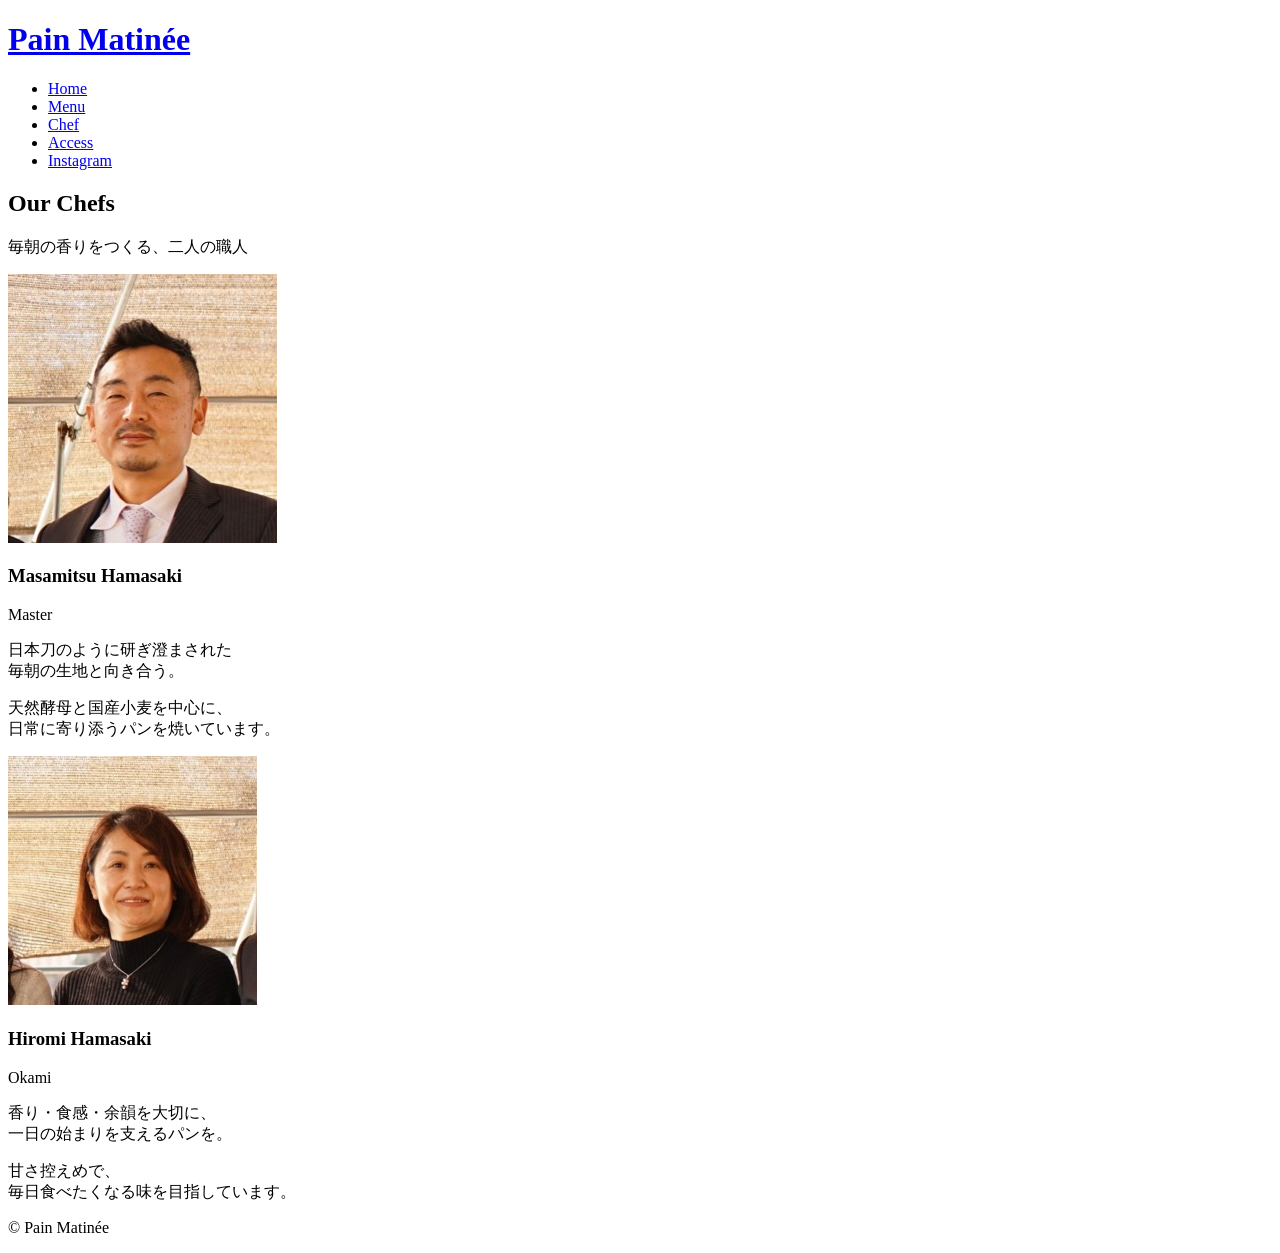
==== chef.html @ 9c80b345 "Fix nested folder structure" ====
<!DOCTYPE html>
<html lang="ja">
<head>
    <meta charset="UTF-8">
    <meta name="viewport" content="width=device-width, initial-scale=1.0">
    <title>Chef | Pain Matinée</title>

    <link rel="stylesheet" href="css/style.css">
    <link href="https://fonts.googleapis.com/css2?family=Zen+Old+Mincho&display=swap" rel="stylesheet">
</head>

<body class="sub-page">

<!-- ヘッダー（indexと共通） -->
<!-- ヘッダー -->
<header class="header on-media" id="header">
    <h1 class="logo">
        <a href="index.html">Pain Matinée</a>
    </h1>

    <div class="hamburger" id="hamburger">
        <span></span><span></span><span></span>
    </div>

    <nav id="nav">
        <ul>
            <li><a href="index.html">Home</a></li>
            <li><a href="index.html#bread">Menu</a></li>
            <li><a href="chef.html">Chef</a></li>
            <li><a href="access.html">Access</a></li>
            <li>
                <a href="https://www.instagram.com/pain_matinee?utm_source=ig_web_button_share_sheet&igsh=ZDNlZDc0MzIxNw=="
                    target="_blank"
                    rel="noopener noreferrer">
                    Instagram
                </a>
            </li>
        </ul>
    </nav>
</header>

<div id="overlay" class="overlay"></div>

<!-- ページタイトル -->
<section class="section chef-hero fadein">
    <h2>Our Chefs</h2>
    <p>毎朝の香りをつくる、二人の職人</p>
</section>

<!-- シェフ1 -->
<section class="section chef fadein">
    <div class="chef-inner">
        <div class="chef-image">
            <img src="img/father.jpg" alt="シェフ1">
        </div>
        <div class="chef-text">
            <h3>Masamitsu Hamasaki</h3>
            <p class="chef-role">Master</p>
            <p>
                日本刀のように研ぎ澄まされた<br>
                毎朝の生地と向き合う。
            </p>
            <p>
                天然酵母と国産小麦を中心に、<br>
                日常に寄り添うパンを焼いています。
            </p>
        </div>
    </div>
</section>

<!-- シェフ2（左右反転） -->
<section class="section chef reverse fadein">
    <div class="chef-inner">
        <div class="chef-image">
            <img src="img/mather.jpg" alt="シェフ2">
        </div>
        <div class="chef-text">
            <h3>Hiromi Hamasaki</h3>
            <p class="chef-role">Okami</p>
            <p>
                香り・食感・余韻を大切に、<br>
                一日の始まりを支えるパンを。
            </p>
            <p>
                甘さ控えめで、<br>
                毎日食べたくなる味を目指しています。
            </p>
        </div>
    </div>
</section>

<footer>
    <p>© Pain Matinée</p>
</footer>

<!-- JS（既存流用） -->
<script src="js/effects.js"></script>
<script src="js/menu.js"></script>

</body>
</html>
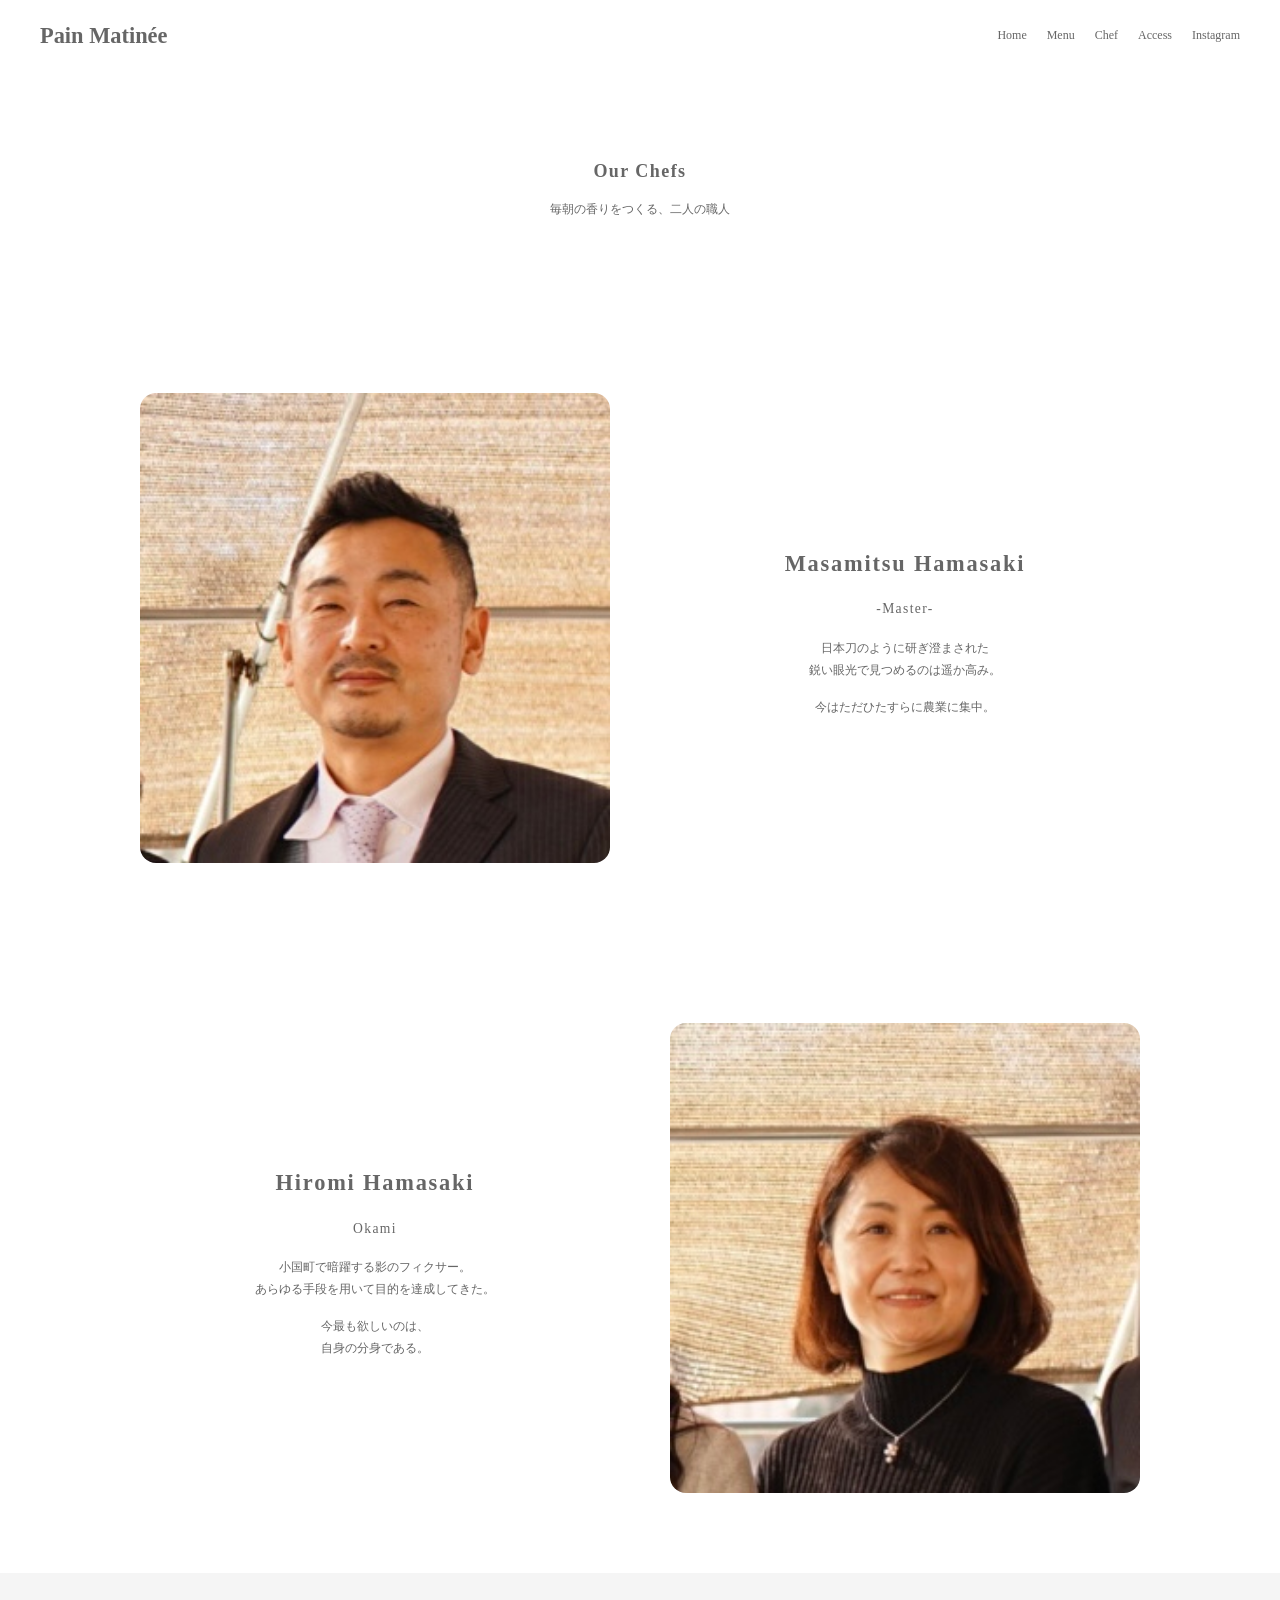
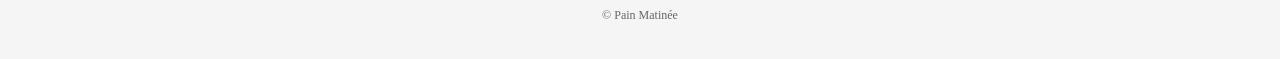
==== commit 6011e3b2: "chef" ====
--- a/chef.html
+++ b/chef.html
@@ -55,14 +55,14 @@
         </div>
         <div class="chef-text">
             <h3>Masamitsu Hamasaki</h3>
-            <p class="chef-role">Master</p>
+            <p class="chef-role">-Master-</p>
             <p>
                 日本刀のように研ぎ澄まされた<br>
-                毎朝の生地と向き合う。
+                鋭い眼光で見つめるのは遥か高み。
             </p>
             <p>
-                天然酵母と国産小麦を中心に、<br>
-                日常に寄り添うパンを焼いています。
+                今はただひたすらに農業に集中。<br>
+                
             </p>
         </div>
     </div>
@@ -78,12 +78,12 @@
             <h3>Hiromi Hamasaki</h3>
             <p class="chef-role">Okami</p>
             <p>
-                香り・食感・余韻を大切に、<br>
-                一日の始まりを支えるパンを。
+                小国町で暗躍する影のフィクサー。<br>
+                あらゆる手段を用いて目的を達成してきた。
             </p>
             <p>
-                甘さ控えめで、<br>
-                毎日食べたくなる味を目指しています。
+                今最も欲しいのは、<br>
+                自身の分身である。
             </p>
         </div>
     </div>
--- a/css/style.css
+++ b/css/style.css
@@ -0,0 +1,730 @@
+/* =========================
+カラーテーマ（モダン・白基調）
+   ========================= */
+:root {
+    --bg-main: #ffffff;
+    --bg-sub: #f5f5f5;
+    --bg-soft: #eeeeee;
+
+    --text-main:#666666;
+    --text-sub: #666666;
+    --white: #ffffff;
+
+    --border-light: #dddddd;
+}
+
+/* =========================
+box-sizing（必須）
+   ========================= */
+*,
+*::before,
+*::after {
+    box-sizing: border-box;
+}
+
+/* =========================
+ベース
+   ========================= */
+body {
+    margin: 0;
+    font-family: "Zen Old Mincho", serif;
+    color: var(--text-main);
+    background: var(--bg-main);
+    font-size: 12px;
+    line-height: 1.8;
+}
+
+a {
+    text-decoration: none;
+    color: inherit;
+}
+
+/* =========================
+画像レスポンシブ
+   ========================= */
+img {
+    max-width: 100%;
+    height: auto;
+    display: block;
+}
+
+/* =========================
+文字色制御（重要）
+   ========================= */
+
+/* 画像・動画の上は白文字 */
+.on-media {
+    color: #ffffff;
+}
+
+.on-media .text-on-image,
+.on-media .text-on-image * {
+    color: #ffffff;
+}
+
+/* =========================
+画像上テキスト専用（再利用用）
+   ========================= */
+.text-on-image,
+.text-on-image * {
+    color: #ffffff;
+}
+
+/* 黒背景用 */
+.text-on-dark,
+.text-on-dark * {
+    color: #ffffff;
+}
+
+/* =========================
+動画背景
+   ========================= */
+.video-bg {
+    position: relative;
+    width: 100%;
+    height: min(100vh, 56.25vw);
+    overflow: hidden;
+    background: var(--bg-soft);
+}
+
+.video-bg video {
+    position: absolute;
+    inset: 0;
+    width: 100%;
+    height: 100%;
+    object-fit: cover;
+}
+
+.video-bg::after {
+    content: "";
+    position: absolute;
+    inset: 0;
+    background: rgba(0, 0, 0, 0.2);
+    z-index: 1;
+    pointer-events: none;
+}
+
+/* =========================
+ヒーロー
+   ========================= */
+.hero {
+    position: relative;
+    z-index: 2;
+    text-align: center;
+    margin-top: 30vh;
+}
+
+/* =========================
+ヘッダー
+   ========================= */
+.header {
+    position: fixed;
+    top: 0;
+    width: 100%;
+    height: 72px;               /* ← 高さを明示 */
+    padding: 0 40px;            /* 上下paddingは使わない */
+    display: flex;
+    justify-content: space-between;
+    align-items: center;        /* ← 縦中央揃えの核 */
+    z-index: 1010;
+}
+
+.header .logo {
+    margin: 0;                 /* ← h1のデフォ余白を消す */
+    font-size: 1.4rem;
+    line-height: 1;             /* ← 高さブレ防止 */
+    display: flex;
+    align-items: center;
+}
+
+/* ヘッダーロゴリンク */
+.header .logo a {
+    color: inherit;
+    text-decoration: none;
+    display: inline-flex;
+    align-items: center;
+}
+
+/* ホバー時（任意） */
+.header .logo a:hover {
+    opacity: 0.8;
+}
+
+.header nav ul {
+    margin: 0;
+    padding: 0;
+    display: flex;
+    align-items: center;        /* ← nav内も中央揃え */
+    list-style: none;
+    gap: 20px;
+}
+
+.header nav a {
+    display: flex;
+    align-items: center;
+    height: 72px;               /* ← ヘッダーと同じ高さ */
+}
+
+.header ul {
+    display: flex;
+    list-style: none;
+    gap: 20px;
+}
+
+/* =========================
+サブページ用ヘッダー文字色
+========================= */
+
+.sub-page .header {
+    color: var(--text-main); /* グレー */
+}
+
+.sub-page .header a {
+    color: var(--text-main);
+}
+
+/* ハンバーガーの線もグレーに */
+.sub-page .hamburger span {
+    background: var(--text-main);
+}
+
+
+/* =========================
+ヘッダー：スクロール後
+========================= */
+.header.scrolled {
+    background: rgba(255, 255, 255, 0.75);
+    backdrop-filter: blur(10px);
+    border-bottom: 1px solid var(--border-light);
+    transition: background 0.3s ease;
+    color: var(--text-main); /* グレー */
+}
+
+/* =========================
+ヘッダー：縮小状態
+========================= */
+.header.is-small {
+    height: 56px;            /* 72px → 56px */
+}
+
+/* ロゴも少し縮める */
+.header.is-small .logo {
+    font-size: 1.2rem;
+}
+
+/* navリンクの高さも合わせる */
+.header.is-small nav a {
+    height: 56px;
+}
+/* =========================
+ヘッダー：スクロール後の文字色
+========================= */
+
+/* ロゴ */
+.header.scrolled .logo {
+    color: var(--text-main);
+}
+
+/* ナビリンク */
+.header.scrolled nav a {
+    color: var(--text-main);
+}
+
+/* ハンバーガーの線 */
+.header.scrolled .hamburger span {
+    background: var(--text-main);
+}
+
+
+
+/* =========================
+ガラスボタン（白系）
+   ========================= */
+.btn {
+    padding: 14px 34px;
+    border-radius: 999px;
+    background: rgba(255, 255, 255, 0.7);
+    backdrop-filter: blur(12px);
+    border: 1px solid var(--border-light);
+    color: var(--text-main);
+    font-weight: 600;
+    box-shadow: 0 6px 16px rgba(0, 0, 0, 0.08);
+    transition: 0.2s ease;
+}
+
+.btn:hover {
+    background: rgba(255, 255, 255, 0.9);
+}
+
+/* =========================
+セクション
+   ========================= */
+.section {
+    padding: 80px 20px;
+    text-align: center;
+    background: var(--bg-sub);
+}
+
+/* =========================
+メニューグリッド
+   ========================= */
+.menu-grid {
+    display: grid;
+    grid-template-columns: repeat(auto-fit, minmax(220px, 1fr));
+    gap: 30px;
+    margin-top: 40px;
+}
+
+.item img {
+    border-radius: 14px;
+}
+
+/* =========================
+フッター
+   ========================= */
+footer {
+    background: var(--bg-sub);
+    padding: 20px;
+    text-align: center;
+    color: var(--text-sub);
+}
+
+/* =========================
+ハンバーガー
+   ========================= */
+
+.hamburger {
+    position: static;           /* ← fixed をやめる */
+    width: 44px;
+    height: 44px;
+    border-radius: 50%;
+    background: rgba(255, 255, 255, 0.8);
+    border: 1px solid var(--border-light);
+
+    display: none;              /* PCでは非表示 */
+    flex-direction: column;
+    justify-content: center;
+    align-items: center;
+}
+
+
+.hamburger span {
+    width: 18px;
+    height: 2px;
+    background: var(--text-main);
+    margin: 3px 0;
+}
+
+
+
+/* =========================
+背景オーバーレイ
+   ========================= */
+.overlay {
+    position: fixed;
+    inset: 0;
+    background: rgba(0, 0, 0, 0.35);
+    opacity: 0;
+    visibility: hidden;
+    transition: 0.3s;
+    z-index: 1000;
+}
+
+.overlay::before {
+    content: "";
+    position: fixed;
+    inset: 0;
+    backdrop-filter: blur(6px);
+    pointer-events: none;
+}
+
+.overlay.active {
+    opacity: 1;
+    visibility: visible;
+}
+
+/* ========================
+コンセプト
+   ========================= */
+.concept {
+    padding: 0;
+    background: var(--bg-main);
+}
+
+.concept-image {
+    position: relative;
+}
+
+.concept-image img {
+    width: 100%;
+    height: auto;
+    object-fit: cover;
+}
+
+/* テキストを画像中央に */
+.concept-text {
+    position: absolute;
+    inset: 0;
+
+    display: flex;
+    flex-direction: column;
+    justify-content: center;
+    align-items: center;
+
+    text-align: center;
+    padding: 24px;
+    background: rgba(0, 0, 0, 0.25);
+}
+
+.concept-text h2 {
+    margin-bottom: 12px;
+}
+
+
+
+/* =========================
+フェードイン
+   ========================= */
+.fadein {
+    opacity: 0;
+    transform: translateY(40px);
+    transition: opacity 1s ease, transform 1s ease;
+}
+
+.fadein.show {
+    opacity: 1;
+    transform: translateY(0);
+}
+
+/* =========================
+Instagram
+   ========================= */
+.instagram {
+    background: var(--bg-main);
+}
+
+.instagram h2 {
+    margin-bottom: 32px;
+}
+
+.instagram.section {
+    padding: 80px 20px;
+}
+
+
+.lightwidget-widget {
+    width: 100%;
+    border: none;
+    overflow: hidden;
+    min-height: 600px; /* PC：9枚 */
+}
+
+.lightwidget-widget img {
+    transition: opacity 0.3s ease;
+}
+
+.lightwidget-widget img:hover {
+    opacity: 0.75;
+}
+
+/* =========================
+Info
+   ========================= */
+.access-info {
+    display: flex;
+    flex-direction: column;
+    gap: 32px;
+}
+
+/* Google Map 表示 */
+.access-map iframe {
+    width: 600px;      /* PC 固定サイズ */
+    height: 450px;
+    border: 0;
+    margin: 0 auto;    /* 中央寄せ */
+    max-width: 100%;   /* スマホ時は縮む */
+}
+
+/* Google Map 開くボタン */
+.map-btn {
+    display: inline-block;
+    margin-top: 12px;
+    padding: 12px 24px;
+    background: var(--text-main);
+    color: #fff;
+    border-radius: 999px;
+    text-align: center;
+    font-weight: bold;
+}
+
+.parking-link {
+    color: var(--text-main);
+    text-decoration: underline;
+    font-weight: 600;
+}
+
+.parking-link:hover {
+    opacity: 0.7;
+}
+
+.map-btn {
+    display: inline-flex;          /* 中央揃えしやすい */
+    align-items: center;
+    justify-content: center;
+
+    width: fit-content;            /* 中身サイズ */
+    max-width: 100%;
+    padding: 12px 24px;
+
+    border-radius: 999px;
+    background: var(--text-main);
+    color: #fff;
+    font-weight: 600;
+    text-align: center;
+}
+
+.map-btn:hover {
+    background: #333;
+    color: #fff;
+}
+
+/* =========================
+ロゴセクション
+   ========================= */
+.logo-sec {
+    background: var(--bg-main);
+    padding: 100px 20px;
+}
+
+.logo-wrap {
+    max-width: 600px;
+    margin: 0 auto;
+    text-align: center;
+}
+
+/* ロゴ画像 */
+.logo-wrap img {
+    width: 200px;          /* ロゴの存在感 */
+    max-width: 60vw;       /* スマホでも大きすぎない */
+    margin: 0 auto 24px;
+}
+
+/* 店名 */
+.shop-name {
+    font-family: "Zen Old Mincho", "Noto Serif JP", serif;
+    letter-spacing: 0.08em;
+    margin-bottom: 12px;
+    color: var(--text-main);
+}
+
+/* サブコピー */
+.shop-tagline {
+    color: var(--text-sub);
+    letter-spacing: 0.05em;
+}
+
+/* =========================
+Our bread
+   ========================= */
+.our-bread p {
+    margin-bottom: 56px; /* ← 好みで 32〜56px くらい */
+}
+   /* 3x3 グリッド */
+.bread-grid {
+    display: grid;
+    grid-template-columns: repeat(3, 1fr);
+    gap: 6px;
+    margin-top: 32px;
+}
+
+/* 1枚 */
+.bread-item {
+    position: relative;
+    overflow: hidden;
+    aspect-ratio: 1 / 1;
+}
+
+/* 画像 */
+.bread-item img {
+    width: 100%;
+    height: 100%;
+    object-fit: cover;
+    transition: transform 0.6s ease;
+}
+
+/* ホバーで少しズーム */
+.bread-item:hover img {
+    transform: scale(1.08);
+}
+
+/* オーバーレイ（初期状態：下＋透明） */
+.bread-overlay {
+    position: absolute;
+    inset: 0;
+
+    display: flex;
+    align-items: center;
+    justify-content: center;
+
+    background: rgba(0, 0, 0, 0.45);
+    color: #fff;
+    font-weight: 500;
+    letter-spacing: 0.08em;
+    font-size: 0.85rem;
+
+    opacity: 0;
+    transform: translateY(20px);
+    transition: opacity 0.4s ease, transform 0.4s ease;
+}
+
+/* hover時：ふわっと上へ */
+.bread-item:hover .bread-overlay {
+    opacity: 1;
+    transform: translateY(0);
+}
+
+/* =========================
+Chef Page
+========================= */
+
+.chef-hero {
+    background: var(--bg-main);
+    padding: 140px 20px 80px;
+    text-align: center;
+}
+
+.chef-hero h2 {
+    letter-spacing: 0.08em;
+    margin-bottom: 12px;
+}
+
+.chef-hero p {
+    color: var(--text-sub);
+}
+
+/* シェフ共通 */
+.chef {
+    background: var(--bg-main);
+}
+
+.chef-inner {
+    max-width: 1000px;
+    margin: 0 auto;
+    display: grid;
+    grid-template-columns: 1fr 1fr;
+    gap: 60px;
+    align-items: center;
+}
+
+/* 画像 */
+.chef-image img {
+    width: 100%;
+    border-radius: 16px;
+}
+
+/* テキスト */
+.chef-text h3 {
+    font-size: 1.4rem;
+    letter-spacing: 0.08em;
+    margin-bottom: 6px;
+}
+
+.chef-role {
+    font-size: 0.85rem;
+    letter-spacing: 0.1em;
+    margin-bottom: 24px;
+    color: var(--text-sub);
+}
+
+.chef-text p {
+    margin-bottom: 16px;
+}
+
+/* 左右反転 */
+.chef.reverse .chef-inner {
+    direction: rtl;
+}
+
+.chef.reverse .chef-text {
+    direction: ltr;
+}
+
+
+
+/* =========================
+スマホナビ
+   ========================= */
+@media (max-width: 768px) {
+
+    .hamburger {
+        display: flex;
+    }
+    /* 動画をスマホでは画面いっぱい縦に */
+    .video-bg {
+        height: 100vh;
+    }
+
+    nav {
+        position: fixed;
+        top: 0;
+        right: 0;
+        width: 75%;
+        height: 100vh;
+        background: #ffffff;
+        padding-top: 80px;
+        transform: translateX(100%);
+        transition: 0.3s;
+        z-index: 1015;
+        border-left: 1px solid var(--border-light);
+        color: var(--text-sub);
+    }
+    nav a {
+        color: inherit;
+    }
+
+    nav.active {
+        transform: translateX(0);
+        color: var(--text-sub);
+    }
+
+    nav.active a {
+        color: inherit;
+    }
+
+    nav ul {
+        flex-direction: column;
+        gap: 24px;
+        text-align: center;
+    }
+
+    .fadein {
+        transform: translateY(16px);
+        transition: opacity 0.6s ease, transform 0.6s ease;
+    }
+    .lightwidget-widget {
+        min-height: 900px; /* スマホは縦に長くなる */
+    }
+    .info-wrap {
+        grid-template-columns: 1fr;
+    }
+
+    .info-map iframe {
+        height: 260px;
+    }
+
+    .access-map iframe {
+        width: 100%;   /* スマホでは横幅いっぱい */
+        height: 280px; /* スマホで見やすい比率 */
+    }
+    .chef-inner {
+        grid-template-columns: 1fr;
+        gap: 32px;
+    }
+
+    .chef.reverse .chef-inner {
+        direction: ltr;
+    }
+}
+
+
+
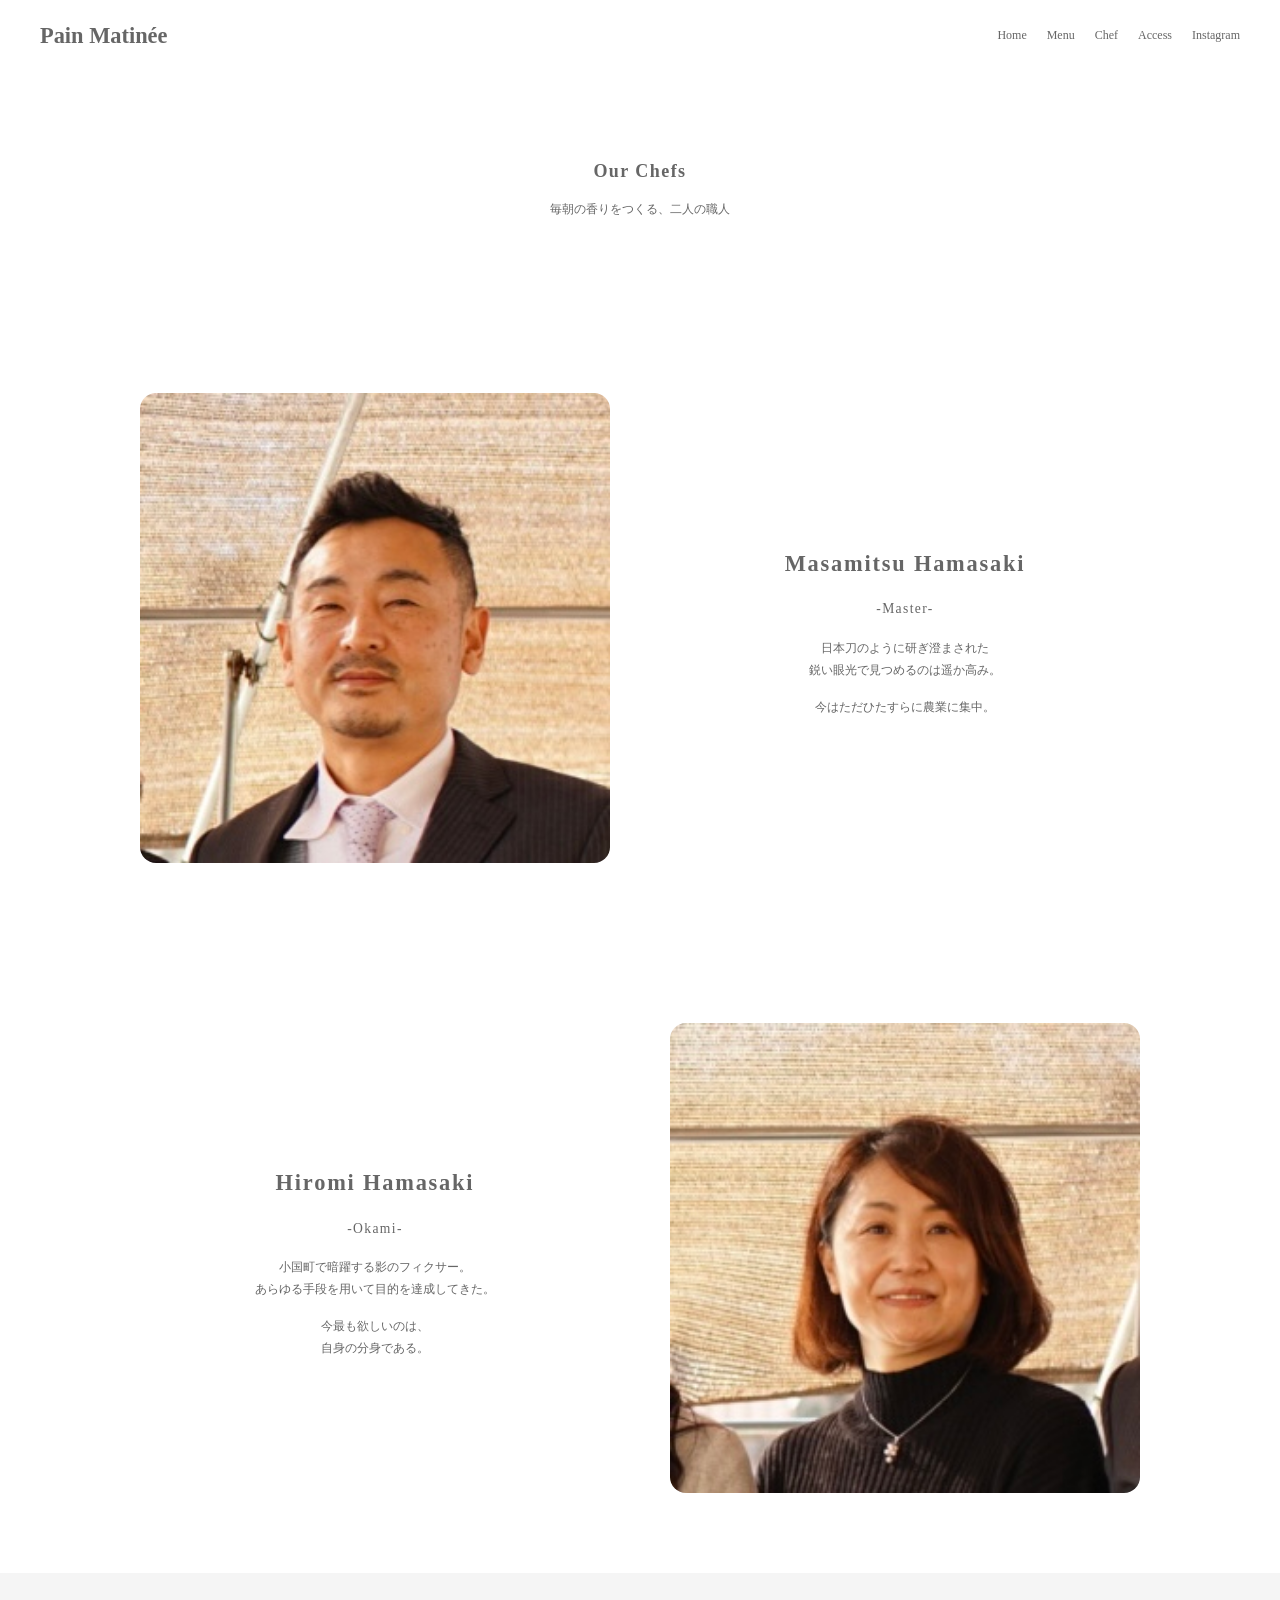
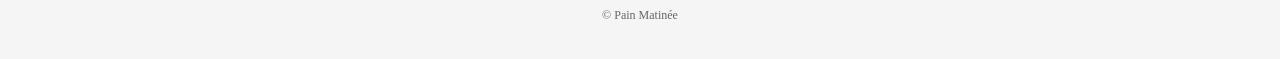
==== commit bbcb013d: "Update chef.html" ====
--- a/chef.html
+++ b/chef.html
@@ -76,7 +76,7 @@
         </div>
         <div class="chef-text">
             <h3>Hiromi Hamasaki</h3>
-            <p class="chef-role">Okami</p>
+            <p class="chef-role">-Okami-</p>
             <p>
                 小国町で暗躍する影のフィクサー。<br>
                 あらゆる手段を用いて目的を達成してきた。
